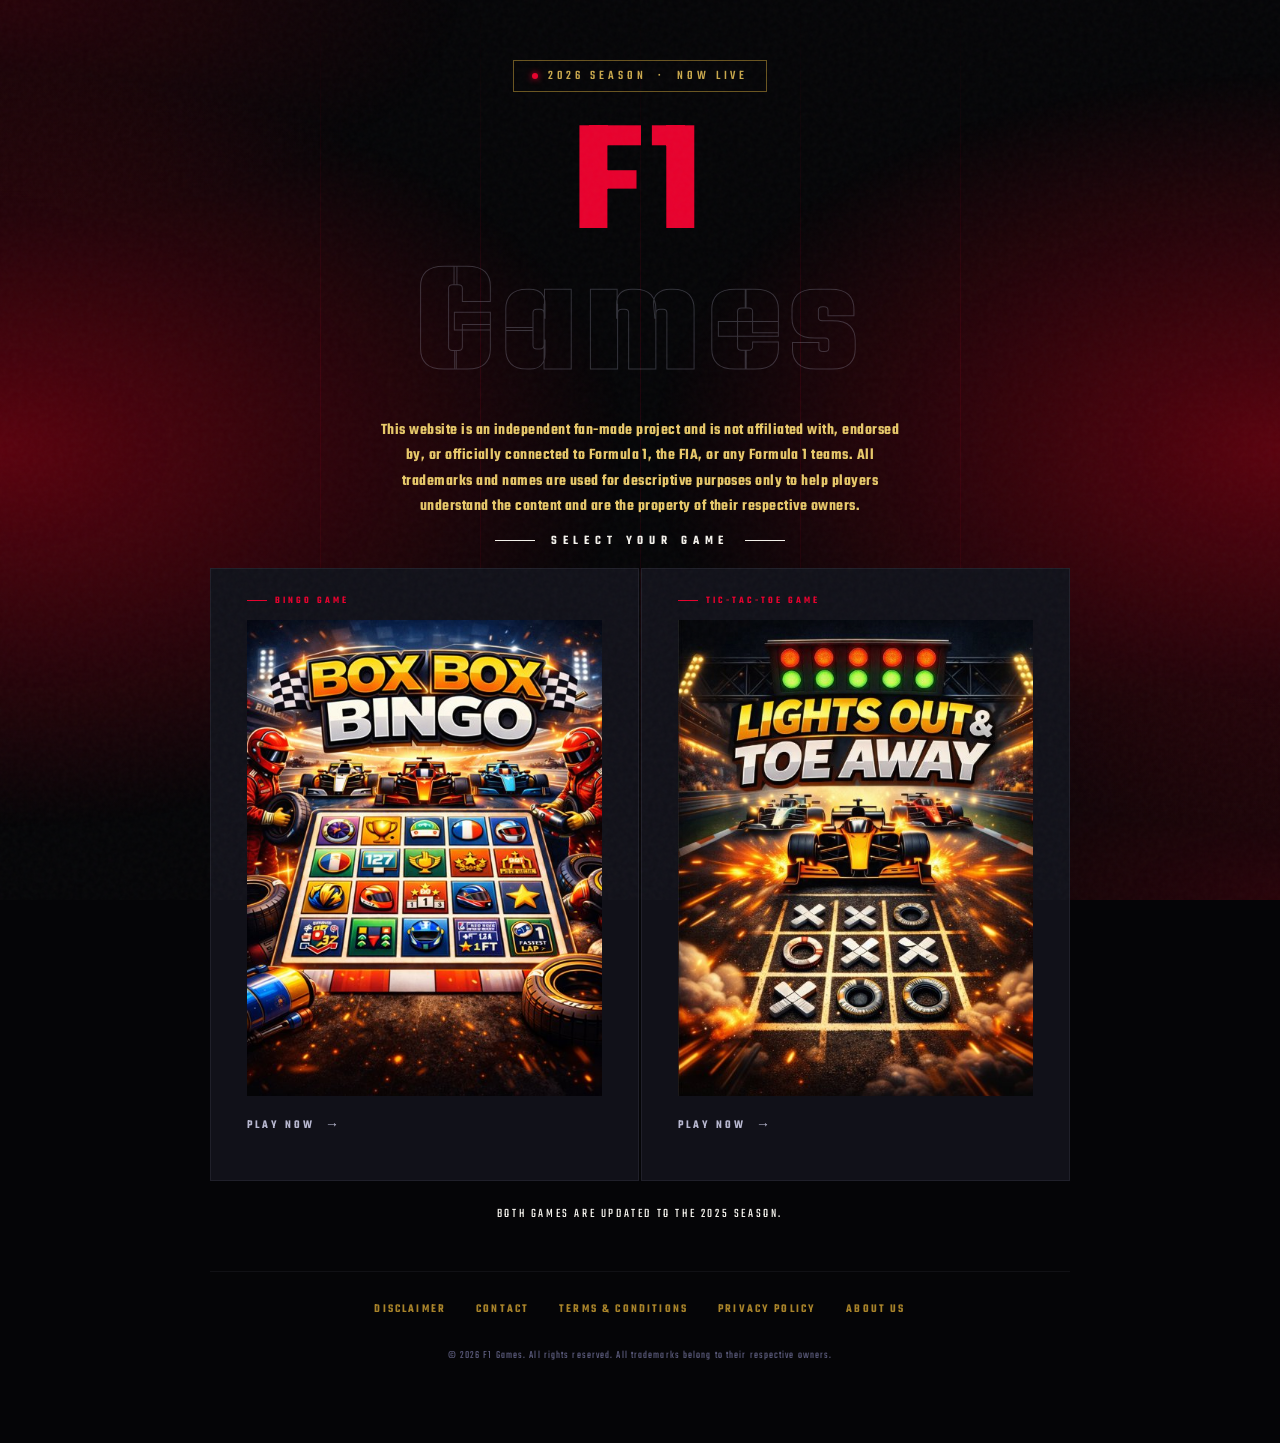
==== index.html @ b406a0f5 "Update print statement from 'Hello' to 'Goodbye'" ====
<!DOCTYPE html>
<html lang="en">
<head>
  <meta charset="UTF-8" />
  <meta name="viewport" content="width=device-width, initial-scale=1.0" />
  <title>F1 Games</title>
  <link rel="preconnect" href="https://fonts.googleapis.com" />
  <link rel="preconnect" href="https://fonts.gstatic.com" crossorigin />
  <link href="https://fonts.googleapis.com/css2?family=Teko:wght@300;400;500;600;700&display=swap" rel="stylesheet" />
  <style>
    *,*::before,*::after{box-sizing:border-box;margin:0;padding:0}
    :root{
      --void:#050507;--abyss:#080810;--jet:#111119;--slate:#16161f;
      --gunmetal:#1c1c28;--iron:#232333;--steel:#2d2d42;--bolt:#3a3a52;
      --dim:#5a5a7a;--chrome:#8888a8;--silver:#b8b8d0;--ivory:#e8e6e0;
      --white:#f4f2ec;--goldDim:#6a5520;--gold:#a8832a;--goldMid:#c9a84c;
      --goldLight:#e8c96a;--goldSheen:#f5dfa0;--red:#e8002d;--redDeep:#9b001e;
      --redLo:#2a0008;--green:#00d68f;--amber:#f5a623;--blue:#2979ff;
    }
    html,body{min-height:100%;background:var(--void);color:var(--ivory);font-family:'Teko',sans-serif;overflow-x:hidden}

    /* red corner glow */
    body::after{content:'';position:fixed;inset:0;pointer-events:none;z-index:0;
      background:radial-gradient(ellipse 70% 60% at 0% 50%,rgba(160,0,20,.55) 0%,transparent 70%),
                 radial-gradient(ellipse 70% 60% at 100% 50%,rgba(160,0,20,.55) 0%,transparent 70%),
                 radial-gradient(ellipse 60% 40% at 0% 0%,rgba(120,0,15,.3) 0%,transparent 60%),
                 radial-gradient(ellipse 60% 40% at 100% 100%,rgba(120,0,15,.3) 0%,transparent 60%);}

    /* noise */
    body::before{content:'';position:fixed;inset:0;z-index:1000;pointer-events:none;opacity:.035;
      background-image:url("data:image/svg+xml,%3Csvg viewBox='0 0 200 200' xmlns='http://www.w3.org/2000/svg'%3E%3Cfilter id='n'%3E%3CfeTurbulence type='fractalNoise' baseFrequency='0.9' numOctaves='4' stitchTiles='stitch'/%3E%3C/filter%3E%3Crect width='100%25' height='100%25' filter='url(%23n)' opacity='1'/%3E%3C/svg%3E");}

    /* track lines */
    .track-lines{position:fixed;inset:0;overflow:hidden;pointer-events:none;z-index:0}
    .track-lines span{position:absolute;left:50%;top:0;width:1px;height:100%;background:linear-gradient(to bottom,transparent,rgba(232,0,45,.12) 40%,transparent);transform-origin:top center}
    .track-lines span:nth-child(1){transform:translateX(-320px)}
    .track-lines span:nth-child(2){transform:translateX(-160px)}
    .track-lines span:nth-child(3){transform:translateX(0)}
    .track-lines span:nth-child(4){transform:translateX(160px)}
    .track-lines span:nth-child(5){transform:translateX(320px)}



    /* PAGES */
    .page{display:none;position:relative;z-index:1}
    .page.active{display:flex}

    /* HOME PAGE */
    #home{min-height:100vh;flex-direction:column;align-items:center;justify-content:center;padding:60px 24px 80px}

    .season-badge{display:inline-flex;align-items:center;gap:10px;border:1px solid var(--goldDim);
      padding:6px 18px;margin-bottom:28px;font-size:13px;font-weight:500;letter-spacing:.3em;
      text-transform:uppercase;color:var(--goldMid);opacity:0;animation:fadeUp .6s 0s ease forwards}
    .season-badge .dot{width:6px;height:6px;border-radius:50%;background:var(--red);flex-shrink:0;box-shadow:0 0 6px var(--red)}

    .hero-title{font-size:clamp(72px,14vw,160px);line-height:.88;text-align:center;letter-spacing:.04em;
      color:var(--ivory);opacity:0;animation:fadeUp .7s .2s ease forwards;position:relative}
    .hero-title .f1{color:var(--red);display:block}
    .hero-title .games-word{display:block;-webkit-text-stroke:1px rgba(184,184,208,.25);color:transparent}

    .disclaimer{font-size:16px;font-weight:600;letter-spacing:.03em;text-align:center;color:var(--goldLight);
      max-width:520px;line-height:1.6;margin-top:16px;margin-bottom:12px;
      opacity:0;animation:fadeUp .7s .45s ease forwards}

    .eyebrow{font-weight:600;font-size:13px;letter-spacing:.45em;text-transform:uppercase;
      color:var(--white);margin-bottom:18px;display:flex;align-items:center;gap:16px;
      opacity:0;animation:fadeUp .6s .4s ease forwards}
    .eyebrow::before,.eyebrow::after{content:'';display:block;width:40px;height:1px;background:var(--white)}

    .cards{display:grid;grid-template-columns:repeat(auto-fit,minmax(300px,1fr));gap:2px;
      width:100%;max-width:860px;opacity:0;animation:fadeUp .8s .5s ease forwards}

    .card{background:var(--jet);border:1px solid rgba(184,184,208,.09);padding:24px 36px 44px;
      text-decoration:none;color:inherit;position:relative;overflow:hidden;cursor:pointer;
      transition:border-color .3s,transform .3s;display:block}
    .card::before{content:'';position:absolute;inset:0;background:linear-gradient(135deg,rgba(232,0,45,.06) 0%,transparent 60%);opacity:0;transition:opacity .3s}
    .card:hover{border-color:rgba(232,0,45,.4);transform:translateY(-3px)}
    .card:hover::before{opacity:1}
    .card::after{content:'';position:absolute;left:0;top:0;bottom:0;width:3px;background:var(--red);transform:scaleY(0);transform-origin:bottom;transition:transform .35s}
    .card:hover::after{transform:scaleY(1)}

    .card-tag{font-size:10px;font-weight:600;letter-spacing:.3em;text-transform:uppercase;
      color:var(--red);margin-bottom:12px;display:flex;align-items:center;gap:8px}
    .card-tag::before{content:'';display:block;width:20px;height:1px;background:var(--red)}

    .card-image{width:100%;height:auto;display:block;transition:transform .4s}
    .card:hover .card-image{transform:scale(1.02)}

    .card-cta{font-weight:600;font-size:12px;letter-spacing:.25em;text-transform:uppercase;
      color:var(--silver);display:inline-flex;align-items:center;gap:10px;
      margin-top:20px;transition:gap .2s,color .2s}
    .card:hover .card-cta{gap:16px;color:var(--red)}
    .card-cta::after{content:'→';font-size:14px}

    .site-footer{width:100%;max-width:860px;margin-top:48px;padding-top:24px;
      border-top:1px solid rgba(184,184,208,.07);display:flex;flex-direction:column;
      align-items:center;gap:16px;opacity:0;animation:fadeUp .6s .9s ease forwards}
    .footer-links{display:flex;flex-wrap:wrap;justify-content:center;gap:4px}
    .footer-link{font-size:12px;font-weight:400;letter-spacing:.18em;text-transform:uppercase;
      color:var(--gold);font-weight:600;text-decoration:none;padding:4px 12px;border:1px solid transparent;
      transition:color .2s,border-color .2s;cursor:pointer}
    .footer-link:hover{color:var(--goldLight);border-color:var(--goldDim)}
    .footer-season{font-size:12px;letter-spacing:.2em;text-transform:uppercase;color:var(--white)}
    .footer-copy{font-size:11px;letter-spacing:.1em;color:var(--dim);margin-top:8px;text-align:center;}

    /* SUBPAGES */
    .subpage{min-height:100vh;flex-direction:column;z-index:1;max-width:720px;margin:0 auto;padding:60px 24px 80px}
    .page-tag{font-size:11px;letter-spacing:.35em;text-transform:uppercase;color:var(--goldMid);
      display:flex;align-items:center;gap:12px;margin-bottom:16px}
    .page-tag::before{content:'';display:block;width:30px;height:1px;background:var(--goldMid)}
    .subpage h1{font-size:52px;line-height:1;letter-spacing:.04em;color:var(--white);margin-bottom:32px}
    .subpage h2{font-size:24px;letter-spacing:.06em;color:var(--goldLight);margin:32px 0 10px}
    .subpage p,.subpage li{font-size:17px;line-height:1.7;color:var(--chrome);margin-bottom:12px}
    .subpage ul{padding-left:20px}
    .subpage a.inline{color:var(--goldMid);text-decoration:none}
    .subpage a.inline:hover{color:var(--goldLight)}
    .divider{width:100%;height:1px;background:rgba(184,184,208,.08);margin:20px 0}
    .back-btn{display:inline-flex;align-items:center;gap:8px;font-size:13px;letter-spacing:.2em;
      text-transform:uppercase;color:var(--chrome);text-decoration:none;border:1px solid var(--steel);
      padding:6px 16px;margin-bottom:32px;transition:color .2s,border-color .2s;cursor:pointer;
      background:none;font-family:'Teko',sans-serif}
    .back-btn:hover{color:var(--goldLight);border-color:var(--goldDim)}

    /* contact card */
    .contact-card{border:1px solid rgba(184,184,208,.09);background:var(--jet);padding:32px;margin-top:24px}
    .contact-card .label{font-size:11px;letter-spacing:.3em;text-transform:uppercase;color:var(--goldMid);margin-bottom:4px}
    .contact-card .value{font-size:20px;color:var(--white)}

    .season-note{font-size:13px;letter-spacing:.2em;text-transform:uppercase;
      color:var(--white);margin-top:24px;margin-bottom:0;opacity:0;
      animation:fadeUp .6s .7s ease forwards}

    @keyframes fadeUp{from{opacity:0;transform:translateY(20px)}to{opacity:1;transform:translateY(0)}}
    @media(max-width:600px){.cards{grid-template-columns:1fr}.card{padding:28px 24px 36px}}
  </style>
</head>
<body>



  <div class="track-lines" aria-hidden="true">
    <span></span><span></span><span></span><span></span><span></span>
  </div>

  <!-- ══ HOME ══ -->
  <main class="page active" id="home">
    <div class="season-badge"><span class="dot"></span>2026 Season &nbsp;·&nbsp; Now Live</div>
    <h1 class="hero-title"><span class="f1">F1</span><span class="games-word">Games</span></h1>
    <p class="disclaimer">This website is an independent fan-made project and is not affiliated with, endorsed by, or officially connected to Formula 1, the FIA, or any Formula 1 teams. All trademarks and names are used for descriptive purposes only to help players understand the content and are the property of their respective owners.</p>
    <p class="eyebrow">Select Your Game</p>
    <div class="cards">
      <a href="/box-box-bingo/" class="card">
        <p class="card-tag">Bingo Game</p>
        <img class="card-image" src="[data-uri]" alt="Box Box Bingo" />
        <span class="card-cta">Play Now</span>
      </a>
      <a href="/lights-out-and-toe-away/" class="card">
        <p class="card-tag">Tic-Tac-Toe Game</p>
        <img class="card-image" src="[data-uri]" alt="Lights Out & Toe Away" />
        <span class="card-cta">Play Now</span>
      </a>
    </div>
    <p class="season-note">Both games are updated to the 2025 season.</p>

    <footer class="site-footer">
      <div class="footer-links">
        <span class="footer-link" data-page="disclaimer">Disclaimer</span>
        <span class="footer-link" data-page="contact">Contact</span>
        <span class="footer-link" data-page="terms">Terms &amp; Conditions</span>
        <span class="footer-link" data-page="privacy">Privacy Policy</span>
        <span class="footer-link" data-page="about">About Us</span>
      </div>
      <p class="footer-copy">© 2026 F1 Games. All rights reserved. All trademarks belong to their respective owners.</p>
    </footer>
  </main>

  <!-- ══ DISCLAIMER ══ -->
  <section class="page subpage" id="disclaimer">
    <button class="back-btn" data-page="home">← Back to Home</button>
    <p class="page-tag">Legal</p>
    <h1>Disclaimer</h1>
    <div class="divider"></div>
    <p>This website is an independent fan-made entertainment project operated from Romania. It is created solely for entertainment purposes and is not affiliated with, endorsed by, or officially connected to Formula 1, the FIA, Formula One Management (FOM), any Formula 1 teams, drivers, or related entities.</p>

    <h2>Trademarks and Intellectual Property</h2>
    <p>All Formula 1-related names, team names, driver names, logos, and other intellectual property mentioned on this Website are trademarks or registered trademarks of their respective owners. They are used strictly for descriptive, informational, and fan-related purposes only. No ownership, sponsorship, or endorsement is claimed or implied by this Website.</p>

    <h2>Advertising &amp; Monetisation</h2>
    <p>This Website may display third-party advertisements (such as Google Ads) for general monetisation purposes. These advertisements are not related to, approved by, or endorsed by Formula 1, the FIA, or any official Formula 1 entity. The Website does not directly monetise or commercialise any official Formula 1 intellectual property.</p>

    <h2>Accuracy of Information</h2>
    <p>We strive to keep all content, statistics, and game data as accurate and up-to-date as possible. However, we do not guarantee the completeness, accuracy, or timeliness of any information. All content is provided for general entertainment and informational purposes only. Use of any data or information is at your own risk.</p>

    <h2>External Links</h2>
    <p>This Website may contain links to third-party websites for convenience or reference. We are not responsible for the content, privacy practices, availability, or policies of any external sites.</p>

    <div class="divider"></div>
    <p>For full details regarding your rights, our limitations of liability, and how the Website operates, please read our:</p>
    <ul>
      <li><span class="inline" style="color:var(--goldMid);cursor:pointer;" data-page="terms">Terms and Conditions of Use</span></li>
      <li><span class="inline" style="color:var(--goldMid);cursor:pointer;" data-page="privacy">Privacy Policy</span></li>
    </ul>
    <div class="divider"></div>
    <p>Last updated: March 2026</p>
  </section>

  <!-- ══ CONTACT ══ -->
  <section class="page subpage" id="contact">
    <button class="back-btn" data-page="home">← Back to Home</button>
    <p class="page-tag">Get in Touch</p>
    <h1>Contact Us</h1>
    <div class="divider"></div>
    <p>This website is an independent fan-made entertainment project operated from Romania and is not affiliated with Formula 1, the FIA, or any official entities.</p>
    <p>If you have any questions, feedback, or concerns regarding the Website, its games, or content, feel free to contact us using the details below.</p>
    <div class="contact-card">
      <p class="label">📧 Email</p>
      <p class="value"><a class="inline" href="mailto:contact@f1games.app">contact@f1games.app</a></p>
    </div>
    <p style="margin-top:16px;">We aim to respond to all inquiries within 48–72 hours (working days).</p>

    <h2>General Inquiries</h2>
    <p>For general questions, feedback, or suggestions about the Website or games, please email us directly.</p>

    <h2>Bug Reports</h2>
    <p>If you encounter a bug or technical issue, please include as much detail as possible, such as:</p>
    <ul>
      <li>the game you were playing</li>
      <li>what exactly happened</li>
      <li>your device and browser (including version)</li>
      <li>steps to reproduce the issue</li>
    </ul>
    <p>This information helps us investigate and fix problems quickly.</p>

    <h2>Intellectual Property (IP) / DMCA Requests</h2>
    <p>If you believe that any content on the Website infringes your intellectual property rights, please contact us with:</p>
    <ul>
      <li>a clear description of the content in question</li>
      <li>the exact URL where it appears</li>
      <li>proof of ownership or authorization</li>
      <li>your contact details</li>
    </ul>
    <p>We will review and respond to all valid requests as soon as possible.</p>

    <h2>Legal &amp; Privacy Requests</h2>
    <p>For requests related to:</p>
    <ul>
      <li>personal data (GDPR / data subject rights)</li>
      <li>privacy concerns</li>
      <li>legal matters</li>
    </ul>
    <p>please use the same email address above. These requests will be handled in accordance with our <span class="inline" style="color:var(--goldMid);cursor:pointer;" data-page="privacy">Privacy Policy</span>.</p>
    <p>For full details on how we operate, please also see our <span class="inline" style="color:var(--goldMid);cursor:pointer;" data-page="terms">Terms and Conditions of Use</span>.</p>

    <div class="divider"></div>
    <p>Last updated: March 2026</p>
  </section>

  <!-- ══ TERMS ══ -->
  <section class="page subpage" id="terms">
    <button class="back-btn" data-page="home">← Back to Home</button>
    <p class="page-tag">Legal</p>
    <h1>Terms &amp; Conditions of Use</h1>
    <div class="divider"></div>
    <p>These Terms and Conditions ("Terms") govern your use of this website ("the Website") and any content, games, features, or services made available through it.</p>
    <p>By accessing or using the Website, you confirm that you have read, understood, and agree to be bound by these Terms. If you do not agree to these Terms, you must not use the Website.</p>

    <h2>1. About the Website</h2>
    <p>This Website is an independent fan-made entertainment project operated from Romania. It provides free browser-based games, informational content, and related features for entertainment purposes only.</p>
    <p>This Website is not affiliated with, endorsed by, or officially connected to Formula 1, the FIA, Formula One Management, or any Formula 1 teams or drivers.</p>

    <h2>2. Eligibility to Use the Website</h2>
    <p>You may use the Website only if you are at least 13 years old (or the minimum age required by the laws of your country). If you are under 18 or under the age of consent in your jurisdiction, you must use the Website only with the consent and involvement of a parent or legal guardian.</p>
    <p>You may use the Website only in compliance with applicable laws.</p>

    <h2>3. Use of the Website</h2>
    <p>You agree to use the Website only for lawful, personal, and non-commercial purposes. You must not:</p>
    <ul>
      <li>use the Website in any way that violates applicable law or regulation;</li>
      <li>interfere with the operation, security, or performance of the Website;</li>
      <li>attempt to gain unauthorized access to any part of the Website, server, or related systems;</li>
      <li>use bots, scripts, scraping tools, or automated systems to extract or copy content without permission;</li>
      <li>upload, transmit, or distribute malicious code, viruses, or harmful material;</li>
      <li>use the Website in a way that could damage, disable, overburden, or impair it.</li>
    </ul>
    <p>We reserve the right to restrict or block access to users who misuse the Website.</p>

    <h2>4. Intellectual Property</h2>
    <p>Unless otherwise stated, all original content on this Website — including text, design, layout, graphics, branding, game concepts, source code, and visual elements — is owned by or licensed to the Website operator and is protected by applicable intellectual property laws.</p>
    <p>You may not copy, reproduce, republish, modify, distribute, sell, or exploit any part of the Website for commercial purposes without prior written permission.</p>
    <p>You may access and use the Website for personal, non-commercial entertainment use. You may also share screenshots or short gameplay clips on social media for non-commercial purposes, provided you clearly credit the Website.</p>

    <h2>5. Third-Party Intellectual Property</h2>
    <p>Certain names, references, team names, driver names, trademarks, and other materials referenced on the Website may belong to third parties. All such names, trademarks, and rights remain the property of their respective owners and are used for descriptive, informational, and fan-related purposes only.</p>
    <p>Nothing on this Website should be interpreted as granting any license or right to use any third-party intellectual property beyond lawful descriptive use.</p>

    <h2>6. Fan Project Notice</h2>
    <p>This Website is an independent fan-made project created for entertainment purposes only. It is not an official Formula 1 product or service and does not claim any sponsorship, endorsement, or official association with Formula 1, the FIA, Formula One Management, or any teams, drivers, or related entities.</p>

    <h2>7. Website Content and Accuracy</h2>
    <p>We aim to keep the Website content accurate and up to date. However, we do not guarantee that all content, statistics, game data, names, rankings, or other information will always be complete, accurate, or current. The content is provided for general entertainment and informational purposes only. Use of any information on the Website is at your own risk.</p>

    <h2>8. Games and Entertainment Use</h2>
    <p>The games and features on the Website are provided for entertainment purposes only. We do not guarantee that:</p>
    <ul>
      <li>any game will always be available;</li>
      <li>any score, result, ranking, or outcome will be error-free;</li>
      <li>gameplay will be uninterrupted;</li>
      <li>saved local preferences or progress will always remain available.</li>
    </ul>
    <p>Game performance may depend on your browser, device, internet connection, and technical limitations outside our control. All game progress and preferences are saved locally in your browser (using localStorage or similar technologies). We do not store any game data on our servers. Clearing your browser data will result in the loss of your progress.</p>

    <h2>9. Advertising</h2>
    <p>The Website may display third-party advertising, including general advertising provided by networks such as Google Ads. We do not control and are not responsible for:</p>
    <ul>
      <li>the content of third-party advertisements;</li>
      <li>the availability of advertised products or services;</li>
      <li>claims made by advertisers;</li>
      <li>pricing, quality, legality, or accuracy of third-party offers.</li>
    </ul>
    <p>We do not display targeted advertising to children and comply with applicable advertising standards, including Google AdSense policies. Any interaction or transaction you enter into with an advertiser is solely between you and that third party. The presence of advertisements does not imply endorsement by the Website.</p>

    <h2>10. External Links</h2>
    <p>The Website may contain links to third-party websites for convenience or reference. We do not control and are not responsible for the content, availability, privacy practices, or terms of third-party websites. If you access third-party websites through links on this Website, you do so at your own risk.</p>

    <h2>11. Privacy and Cookies</h2>
    <p>Your use of the Website is also subject to our Privacy Policy (available in the footer of the Website). We use cookies and similar technologies only for essential functionality, analytics, and to serve Google Ads. Please review our Privacy Policy to understand how data may be processed.</p>

    <h2>12. Availability of the Website</h2>
    <p>We do not guarantee that the Website will always be available, uninterrupted, secure, or error-free. We may suspend, withdraw, update, remove, or change all or any part of the Website at any time without notice. We are not liable if the Website is unavailable for any reason at any time.</p>

    <h2>13. Disclaimer of Warranties</h2>
    <p>To the fullest extent permitted by applicable law, the Website and all content, games, and services are provided on an "as is" and "as available" basis. We make no warranties regarding the availability, accuracy, fitness for a particular purpose, compatibility, or absence of bugs or errors.</p>
    <p>Nothing in these Terms affects your statutory rights as a consumer under Romanian or European Union law.</p>

    <h2>14. Limitation of Liability</h2>
    <p>To the fullest extent permitted by applicable law, we shall not be liable for any indirect, incidental, special, consequential, or economic loss arising out of or in connection with your use of the Website. This includes loss of data, loss of profit, business interruption, or device issues.</p>
    <p>Nothing in these Terms excludes or limits liability where such exclusion is not permitted by law, including liability for fraud or personal injury caused by negligence. Nothing in these Terms affects your statutory rights as a consumer under Romanian or European Union law.</p>

    <h2>15. User Conduct</h2>
    <p>You agree not to use the Website to engage in unlawful, abusive, or fraudulent conduct; infringe the rights of others; upload harmful or offensive material; or attempt to reverse engineer, disrupt, or exploit the Website or its systems.</p>
    <p>We reserve the right to take appropriate technical or legal action in response to misuse.</p>

    <h2>16. No Registered User Accounts or Paid Features</h2>
    <p>Unless expressly stated otherwise, the Website does not currently offer registered user accounts, paid memberships, or paid digital services. If such features are added in the future, additional terms will apply and you will be notified.</p>

    <h2>17. Changes to the Website or Terms</h2>
    <p>We may update or modify these Terms from time to time. Any updated version will be published on this page with the updated effective date. By continuing to use the Website after updated Terms are published, you agree to the revised Terms.</p>

    <h2>18. Governing Law</h2>
    <p>These Terms shall be governed by and interpreted in accordance with the laws of Romania. Where applicable, mandatory provisions of European Union law, including consumer protection and data protection regulations, shall also apply.</p>

    <h2>19. Jurisdiction</h2>
    <p>Any dispute arising out of or in connection with these Terms shall be subject to the jurisdiction of the competent courts of Romania. If you are a consumer residing in an EU Member State, you may also have the right to bring proceedings in the courts of your country of residence.</p>

    <h2>20. International Users</h2>
    <p>The Website may be accessed from countries outside Romania and the European Union. Users who access the Website from outside Romania do so on their own initiative and are responsible for compliance with any applicable local laws.</p>

    <h2>21. Contact</h2>
    <p>If you have any questions regarding these Terms, you may contact us at: <a class="inline" href="mailto:contact@f1games.app">contact@f1games.app</a></p>

    <div class="divider"></div>
    <p>Last updated: March 2026</p>
  </section>

  <!-- ══ PRIVACY ══ -->
  <section class="page subpage" id="privacy">
    <button class="back-btn" data-page="home">← Back to Home</button>
    <p class="page-tag">Legal</p>
    <h1>Privacy Policy</h1>
    <div class="divider"></div>
    <p>Your privacy is important to us. This Privacy Policy explains how this website ("the Website") collects, uses, and protects your data in accordance with the General Data Protection Regulation (EU) 2016/679 ("GDPR") and applicable Romanian law, including the new online age of majority rules.</p>
    <p>By using the Website you agree to the practices described in this Policy. This Policy should be read together with our Terms and Conditions of Use.</p>

    <h2>1. Data We Collect</h2>
    <p>We do not actively collect personal data such as your name, email address, or contact details unless you voluntarily provide it (for example, when you send us an email).</p>
    <p>Certain technical data is collected automatically when you visit the Website, including:</p>
    <ul>
      <li>IP address</li>
      <li>Browser type and version</li>
      <li>Device information</li>
      <li>Pages visited and interactions</li>
    </ul>
    <p>This data is processed temporarily for functionality, security, and analytics purposes and is not stored on our servers beyond what is strictly necessary.</p>

    <h2>2. Legal Basis for Processing</h2>
    <p>We process the limited technical data above on the basis of:</p>
    <ul>
      <li>Legitimate interest (to ensure the Website works properly, for security, and to improve user experience);</li>
      <li>Your consent (for non-essential cookies and advertising).</li>
    </ul>

    <h2>3. Cookies and Local Storage</h2>
    <p>The Website uses cookies and similar technologies (including localStorage in your browser) to:</p>
    <ul>
      <li>ensure proper website functionality</li>
      <li>remember your game preferences and progress</li>
      <li>improve user experience</li>
    </ul>
    <p>Essential cookies and localStorage for games do not require consent. Non-essential cookies (analytics and advertising) are placed only after you give explicit consent through our cookie banner.</p>
    <p>Our cookie banner offers an equally visible and easy "Accept" and "Reject" button, in line with 2026 GDPR standards. You can change or withdraw your consent at any time via the cookie settings link in the footer.</p>

    <h2>4. Third-Party Services</h2>
    <p>We use the following third-party services that may process technical data on our behalf:</p>
    <ul>
      <li>Vercel – hosting and performance</li>
      <li>Google Fonts – web fonts</li>
      <li>Google Ads (if enabled) – advertising</li>
    </ul>
    <p>These providers may collect data such as IP address in accordance with their own privacy policies. We implement Google Consent Mode v2 to ensure your cookie choices are respected by Google Ads.</p>

    <h2>5. Advertising</h2>
    <p>The Website may display advertisements from networks such as Google Ads. These services may use cookies to show relevant ads and measure performance.</p>
    <p>We do not control the data collected by these providers. We do not display targeted advertising to children.</p>

    <h2>6. Analytics</h2>
    <p>We may use privacy-friendly analytics tools (such as those offered by Vercel) that are fully anonymised and aggregated. No personal identifiers are used, and no data is shared with third parties for tracking purposes.</p>

    <h2>7. Data Retention</h2>
    <p>We do not store any personal data on our servers. Game progress and preferences are saved only locally in your browser. You can delete them anytime through your browser settings.</p>

    <h2>8. Your Rights (GDPR)</h2>
    <p>Under GDPR you have the following rights regarding your data:</p>
    <ul>
      <li>access, correction or deletion</li>
      <li>restriction or objection to processing</li>
      <li>data portability</li>
      <li>withdrawal of consent at any time</li>
    </ul>
    <p>To exercise any of these rights, contact us at: <a class="inline" href="mailto:contact@f1games.app">contact@f1games.app</a></p>
    <p>You also have the right to lodge a complaint with the Romanian supervisory authority: National Supervisory Authority for Personal Data Processing (ANSPDCP) – <a class="inline" href="https://www.dataprotectie.ro" target="_blank" rel="noopener">www.dataprotectie.ro</a></p>

    <h2>9. Children's Privacy</h2>
    <p>This Website is not directed at children under the age of 13. In accordance with GDPR and Romanian law, we do not knowingly collect or process personal data from children under 16 without verifiable parental consent. If you are under 16, please use the Website only with the involvement of a parent or legal guardian.</p>
    <p>This website does not offer the creation of accounts or services that require registration. Games are saved locally in the user's browser and do not involve the processing of personal data.</p>

    <h2>10. External Links</h2>
    <p>The Website may contain links to third-party websites. We are not responsible for their privacy practices.</p>

    <h2>11. Changes to This Policy</h2>
    <p>We may update this Privacy Policy from time to time. The latest version will always be available on this page with the effective date. Continued use of the Website after changes means you accept the updated Policy.</p>

    <h2>12. Contact</h2>
    <p>If you have any questions about this Privacy Policy or your data, you can contact us at: <a class="inline" href="mailto:contact@f1games.app">contact@f1games.app</a></p>

    <div class="divider"></div>
    <p>Last updated: March 2026</p>
  </section>

  <!-- ══ ABOUT ══ -->
  <section class="page subpage" id="about">
    <button class="back-btn" data-page="home">← Back to Home</button>
    <p class="page-tag">The Project</p>
    <h1>About Us</h1>
    <div class="divider"></div>
    <p>This website is an independent fan-made project built for people who love the world of racing and competitive games.</p>
    <p>Our goal is simple: to create fun, fast, and engaging browser-based games inspired by the excitement, strategy, and unpredictability of Formula One.</p>

    <h2>🏁 What This Website Is</h2>
    <p>This is a collection of interactive games designed to:</p>
    <ul>
      <li>challenge your knowledge</li>
      <li>test your reactions and decision-making</li>
      <li>bring a fresh perspective to racing-inspired gameplay</li>
    </ul>
    <p>Everything is built to be quick to load, easy to play, and enjoyable for everyone — no downloads, no accounts, just instant fun in your browser.</p>

    <h2>👥 Who It's For</h2>
    <p>This website is made for:</p>
    <ul>
      <li>racing fans</li>
      <li>casual players</li>
      <li>anyone looking for quick, fun challenges</li>
    </ul>
    <p>You don't need deep knowledge of Formula 1 — just curiosity and a competitive spirit.</p>

    <h2>⚠️ Important Notice</h2>
    <p>This website is an independent fan-made entertainment project operated from Romania. It is not affiliated with, endorsed by, or officially connected to Formula 1, the FIA, Formula One Management (FOM), any Formula 1 teams, drivers, or related entities.</p>
    <p>All references are used strictly for descriptive and entertainment purposes only.</p>
    <p>For full legal details, please read our:</p>
    <ul>
      <li><span class="inline" style="color:var(--goldMid);cursor:pointer;" data-page="terms">Terms and Conditions of Use</span></li>
      <li><span class="inline" style="color:var(--goldMid);cursor:pointer;" data-page="privacy">Privacy Policy</span></li>
      <li><span class="inline" style="color:var(--goldMid);cursor:pointer;" data-page="disclaimer">Disclaimer</span></li>
    </ul>

    <h2>🎯 Our Mission</h2>
    <p>To turn the thrill of racing into simple, accessible, and memorable games that anyone can enjoy — anytime, anywhere.</p>

    <h2>💬 Get in Touch</h2>
    <p>Have feedback, ideas, or found a bug? Feel free to reach out via our <span class="inline" style="color:var(--goldMid);cursor:pointer;" data-page="contact">Contact page</span> — we're always looking to improve.</p>

    <div class="divider"></div>
    <p>Last updated: March 2026</p>
  </section>

  

  <script src="nav.js"></script>

</body>
</html>
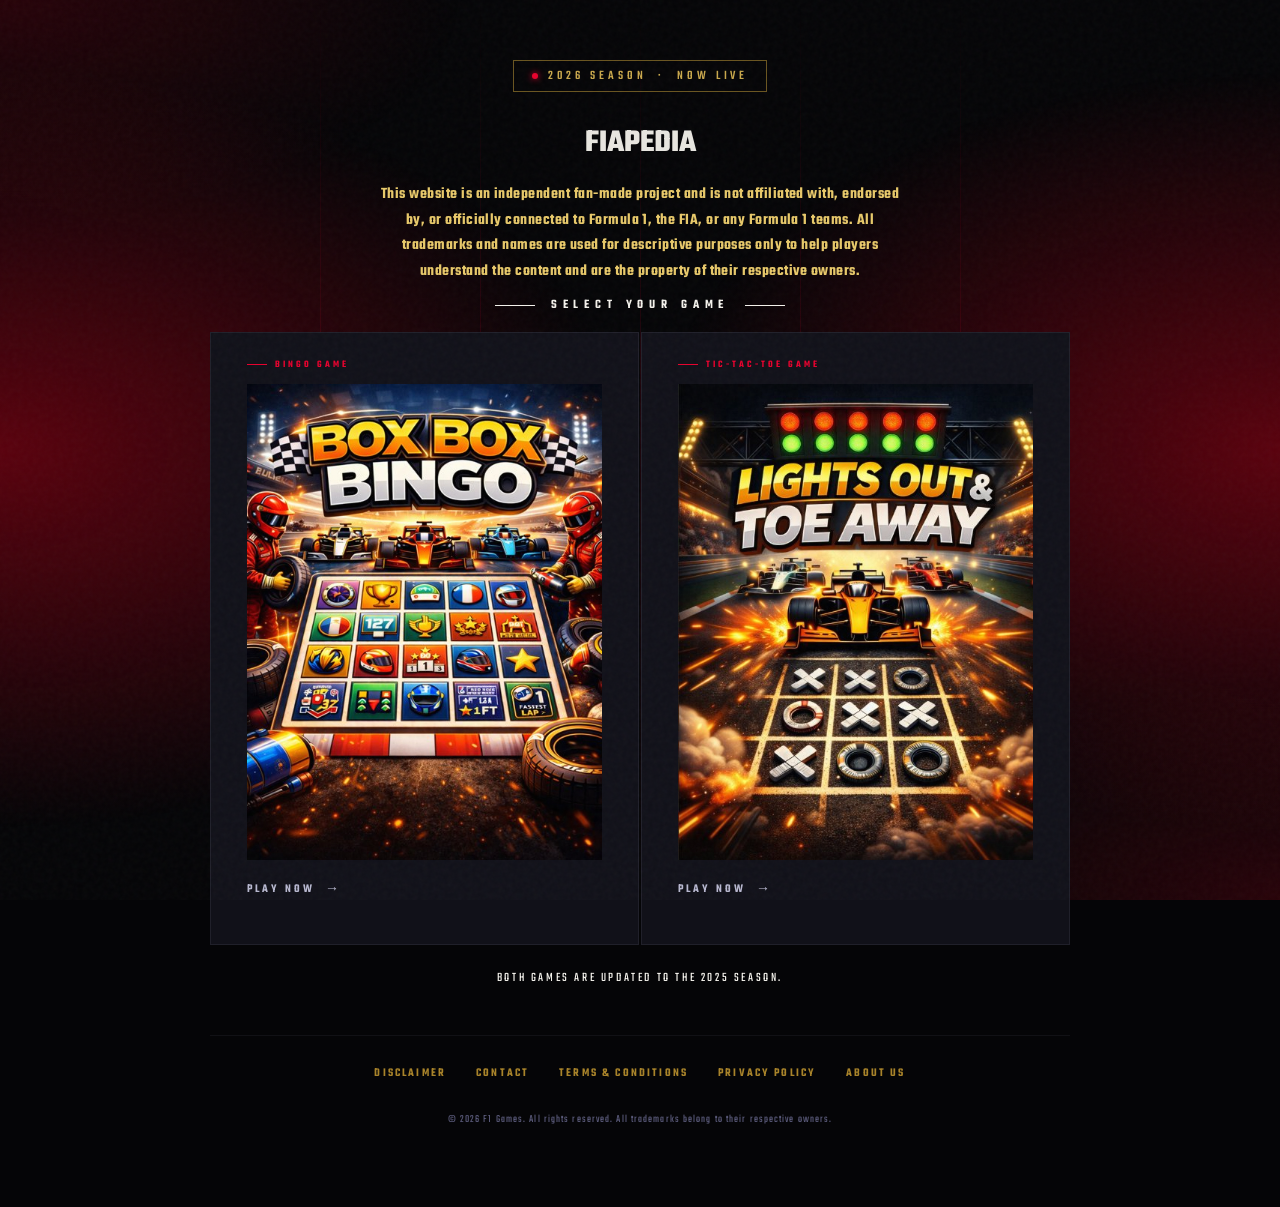
==== commit 132a6ed1: "Update hero title to 'FIAPEDIA'" ====
--- a/index.html
+++ b/index.html
@@ -3,7 +3,7 @@
 <head>
   <meta charset="UTF-8" />
   <meta name="viewport" content="width=device-width, initial-scale=1.0" />
-  <title>F1 Games</title>
+  <title>FIAPEDIA</title>
   <link rel="preconnect" href="https://fonts.googleapis.com" />
   <link rel="preconnect" href="https://fonts.gstatic.com" crossorigin />
   <link href="https://fonts.googleapis.com/css2?family=Teko:wght@300;400;500;600;700&display=swap" rel="stylesheet" />
@@ -145,7 +145,7 @@
   <!-- ══ HOME ══ -->
   <main class="page active" id="home">
     <div class="season-badge"><span class="dot"></span>2026 Season &nbsp;·&nbsp; Now Live</div>
-    <h1 class="hero-title"><span class="f1">F1</span><span class="games-word">Games</span></h1>
+    <h1 class="games-word">FIAPEDIA</span></h1>
     <p class="disclaimer">This website is an independent fan-made project and is not affiliated with, endorsed by, or officially connected to Formula 1, the FIA, or any Formula 1 teams. All trademarks and names are used for descriptive purposes only to help players understand the content and are the property of their respective owners.</p>
     <p class="eyebrow">Select Your Game</p>
     <div class="cards">
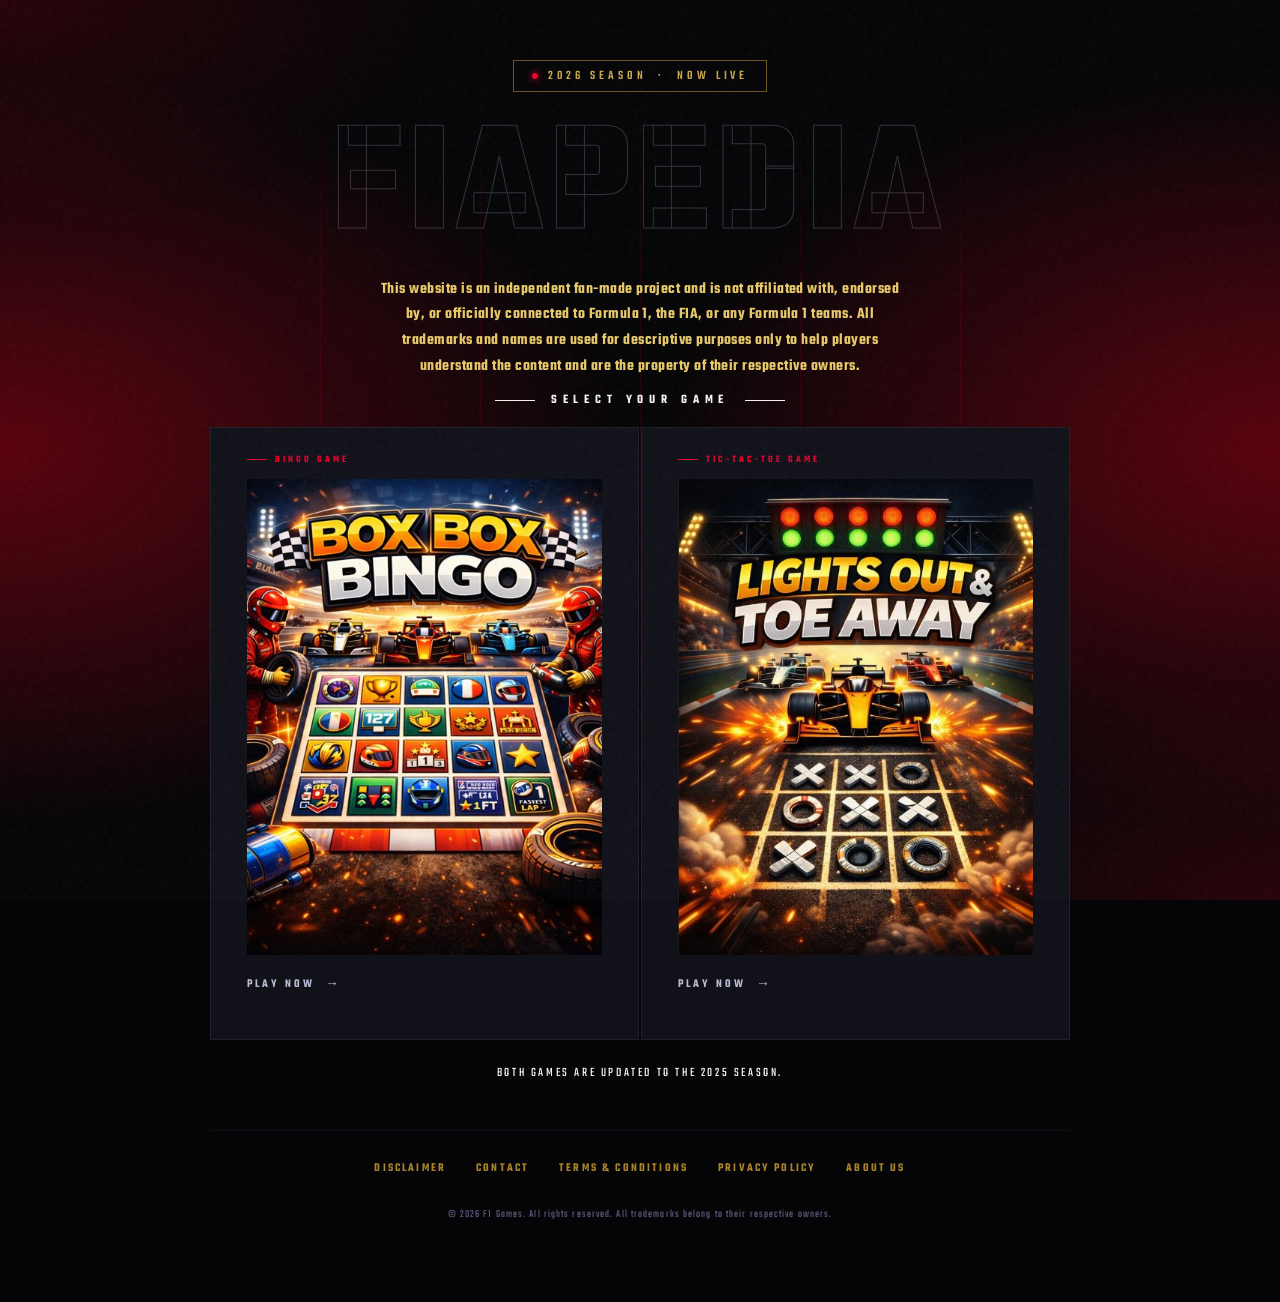
==== commit 4f4c1222: "Change title and update contact email format" ====
--- a/index.html
+++ b/index.html
@@ -3,7 +3,7 @@
 <head>
   <meta charset="UTF-8" />
   <meta name="viewport" content="width=device-width, initial-scale=1.0" />
-  <title>FIAPEDIA</title>
+  <title>F1 Games</title>
   <link rel="preconnect" href="https://fonts.googleapis.com" />
   <link rel="preconnect" href="https://fonts.gstatic.com" crossorigin />
   <link href="https://fonts.googleapis.com/css2?family=Teko:wght@300;400;500;600;700&display=swap" rel="stylesheet" />
@@ -145,7 +145,7 @@
   <!-- ══ HOME ══ -->
   <main class="page active" id="home">
     <div class="season-badge"><span class="dot"></span>2026 Season &nbsp;·&nbsp; Now Live</div>
-    <h1 class="games-word">FIAPEDIA</span></h1>
+    <h1 class="hero-title"><span class="games-word">FIAPEDIA</span></h1>
     <p class="disclaimer">This website is an independent fan-made project and is not affiliated with, endorsed by, or officially connected to Formula 1, the FIA, or any Formula 1 teams. All trademarks and names are used for descriptive purposes only to help players understand the content and are the property of their respective owners.</p>
     <p class="eyebrow">Select Your Game</p>
     <div class="cards">
@@ -214,7 +214,7 @@
     <p>If you have any questions, feedback, or concerns regarding the Website, its games, or content, feel free to contact us using the details below.</p>
     <div class="contact-card">
       <p class="label">📧 Email</p>
-      <p class="value"><a class="inline" href="mailto:contact@f1games.app">contact@f1games.app</a></p>
+      <p class="value"><a class="inline" href="/cdn-cgi/l/email-protection#b2d1dddcc6d3d1c6f2d483d5d3dfd7c19cd3c2c2"><span class="__cf_email__" data-cfemail="4e2d21203a2f2d3a0e287f292f232b3d602f3e3e">[email&#160;protected]</span></a></p>
     </div>
     <p style="margin-top:16px;">We aim to respond to all inquiries within 48–72 hours (working days).</p>
 
@@ -356,7 +356,7 @@
     <p>The Website may be accessed from countries outside Romania and the European Union. Users who access the Website from outside Romania do so on their own initiative and are responsible for compliance with any applicable local laws.</p>
 
     <h2>21. Contact</h2>
-    <p>If you have any questions regarding these Terms, you may contact us at: <a class="inline" href="mailto:contact@f1games.app">contact@f1games.app</a></p>
+    <p>If you have any questions regarding these Terms, you may contact us at: <a class="inline" href="/cdn-cgi/l/email-protection#f3909c9d87929087b395c294929e9680dd928383"><span class="__cf_email__" data-cfemail="6c0f0302180d0f182c0a5d0b0d01091f420d1c1c">[email&#160;protected]</span></a></p>
 
     <div class="divider"></div>
     <p>Last updated: March 2026</p>
@@ -426,7 +426,7 @@
       <li>data portability</li>
       <li>withdrawal of consent at any time</li>
     </ul>
-    <p>To exercise any of these rights, contact us at: <a class="inline" href="mailto:contact@f1games.app">contact@f1games.app</a></p>
+    <p>To exercise any of these rights, contact us at: <a class="inline" href="/cdn-cgi/l/email-protection#ed8e8283998c8e99ad8bdc8a8c80889ec38c9d9d"><span class="__cf_email__" data-cfemail="7c1f1312081d1f083c1a4d1b1d11190f521d0c0c">[email&#160;protected]</span></a></p>
     <p>You also have the right to lodge a complaint with the Romanian supervisory authority: National Supervisory Authority for Personal Data Processing (ANSPDCP) – <a class="inline" href="https://www.dataprotectie.ro" target="_blank" rel="noopener">www.dataprotectie.ro</a></p>
 
     <h2>9. Children's Privacy</h2>
@@ -440,7 +440,7 @@
     <p>We may update this Privacy Policy from time to time. The latest version will always be available on this page with the effective date. Continued use of the Website after changes means you accept the updated Policy.</p>
 
     <h2>12. Contact</h2>
-    <p>If you have any questions about this Privacy Policy or your data, you can contact us at: <a class="inline" href="mailto:contact@f1games.app">contact@f1games.app</a></p>
+    <p>If you have any questions about this Privacy Policy or your data, you can contact us at: <a class="inline" href="/cdn-cgi/l/email-protection#375458594356544377510650565a524419564747"><span class="__cf_email__" data-cfemail="73101c1d0712100733154214121e16005d120303">[email&#160;protected]</span></a></p>
 
     <div class="divider"></div>
     <p>Last updated: March 2026</p>
@@ -483,19 +483,4 @@
       <li><span class="inline" style="color:var(--goldMid);cursor:pointer;" data-page="disclaimer">Disclaimer</span></li>
     </ul>
 
-    <h2>🎯 Our Mission</h2>
-    <p>To turn the thrill of racing into simple, accessible, and memorable games that anyone can enjoy — anytime, anywhere.</p>
-
-    <h2>💬 Get in Touch</h2>
-    <p>Have feedback, ideas, or found a bug? Feel free to reach out via our <span class="inline" style="color:var(--goldMid);cursor:pointer;" data-page="contact">Contact page</span> — we're always looking to improve.</p>
-
-    <div class="divider"></div>
-    <p>Last updated: March 2026</p>
-  </section>
-
-  
-
-  <script src="nav.js"></script>
-
-</body>
-</html>
+    <h2>�
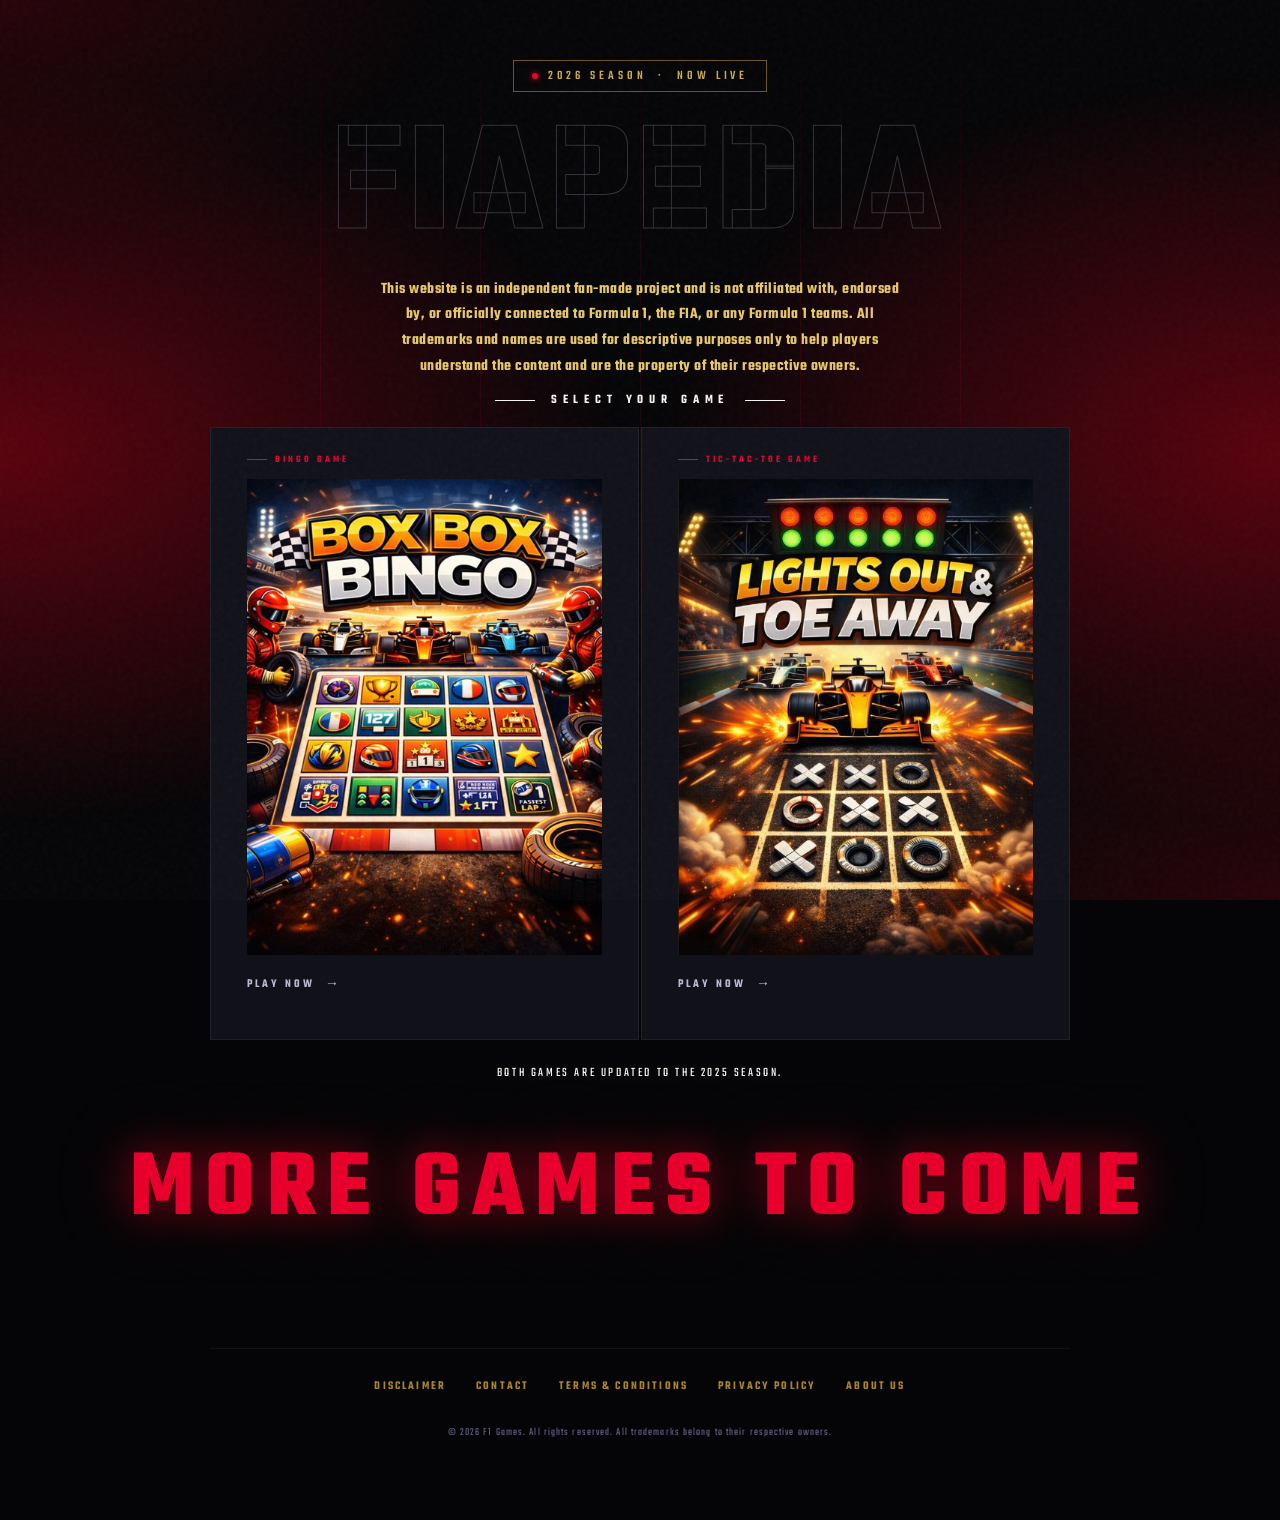
==== commit f1a81af4: "Change title and add 'More Games' section Updated the title and added a section for more games with " ====
--- a/index.html
+++ b/index.html
@@ -3,135 +3,644 @@
 <head>
   <meta charset="UTF-8" />
   <meta name="viewport" content="width=device-width, initial-scale=1.0" />
-  <title>F1 Games</title>
+  <title>Fiapedia - Racing Fans Knowledge Hub</title>
   <link rel="preconnect" href="https://fonts.googleapis.com" />
   <link rel="preconnect" href="https://fonts.gstatic.com" crossorigin />
   <link href="https://fonts.googleapis.com/css2?family=Teko:wght@300;400;500;600;700&display=swap" rel="stylesheet" />
   <style>
-    *,*::before,*::after{box-sizing:border-box;margin:0;padding:0}
-    :root{
-      --void:#050507;--abyss:#080810;--jet:#111119;--slate:#16161f;
-      --gunmetal:#1c1c28;--iron:#232333;--steel:#2d2d42;--bolt:#3a3a52;
-      --dim:#5a5a7a;--chrome:#8888a8;--silver:#b8b8d0;--ivory:#e8e6e0;
-      --white:#f4f2ec;--goldDim:#6a5520;--gold:#a8832a;--goldMid:#c9a84c;
-      --goldLight:#e8c96a;--goldSheen:#f5dfa0;--red:#e8002d;--redDeep:#9b001e;
-      --redLo:#2a0008;--green:#00d68f;--amber:#f5a623;--blue:#2979ff;
-    }
-    html,body{min-height:100%;background:var(--void);color:var(--ivory);font-family:'Teko',sans-serif;overflow-x:hidden}
-
-    /* red corner glow */
-    body::after{content:'';position:fixed;inset:0;pointer-events:none;z-index:0;
-      background:radial-gradient(ellipse 70% 60% at 0% 50%,rgba(160,0,20,.55) 0%,transparent 70%),
-                 radial-gradient(ellipse 70% 60% at 100% 50%,rgba(160,0,20,.55) 0%,transparent 70%),
-                 radial-gradient(ellipse 60% 40% at 0% 0%,rgba(120,0,15,.3) 0%,transparent 60%),
-                 radial-gradient(ellipse 60% 40% at 100% 100%,rgba(120,0,15,.3) 0%,transparent 60%);}
-
-    /* noise */
-    body::before{content:'';position:fixed;inset:0;z-index:1000;pointer-events:none;opacity:.035;
-      background-image:url("data:image/svg+xml,%3Csvg viewBox='0 0 200 200' xmlns='http://www.w3.org/2000/svg'%3E%3Cfilter id='n'%3E%3CfeTurbulence type='fractalNoise' baseFrequency='0.9' numOctaves='4' stitchTiles='stitch'/%3E%3C/filter%3E%3Crect width='100%25' height='100%25' filter='url(%23n)' opacity='1'/%3E%3C/svg%3E");}
-
-    /* track lines */
-    .track-lines{position:fixed;inset:0;overflow:hidden;pointer-events:none;z-index:0}
-    .track-lines span{position:absolute;left:50%;top:0;width:1px;height:100%;background:linear-gradient(to bottom,transparent,rgba(232,0,45,.12) 40%,transparent);transform-origin:top center}
-    .track-lines span:nth-child(1){transform:translateX(-320px)}
-    .track-lines span:nth-child(2){transform:translateX(-160px)}
-    .track-lines span:nth-child(3){transform:translateX(0)}
-    .track-lines span:nth-child(4){transform:translateX(160px)}
-    .track-lines span:nth-child(5){transform:translateX(320px)}
-
-
-
-    /* PAGES */
-    .page{display:none;position:relative;z-index:1}
-    .page.active{display:flex}
-
-    /* HOME PAGE */
-    #home{min-height:100vh;flex-direction:column;align-items:center;justify-content:center;padding:60px 24px 80px}
-
-    .season-badge{display:inline-flex;align-items:center;gap:10px;border:1px solid var(--goldDim);
-      padding:6px 18px;margin-bottom:28px;font-size:13px;font-weight:500;letter-spacing:.3em;
-      text-transform:uppercase;color:var(--goldMid);opacity:0;animation:fadeUp .6s 0s ease forwards}
-    .season-badge .dot{width:6px;height:6px;border-radius:50%;background:var(--red);flex-shrink:0;box-shadow:0 0 6px var(--red)}
-
-    .hero-title{font-size:clamp(72px,14vw,160px);line-height:.88;text-align:center;letter-spacing:.04em;
-      color:var(--ivory);opacity:0;animation:fadeUp .7s .2s ease forwards;position:relative}
-    .hero-title .f1{color:var(--red);display:block}
-    .hero-title .games-word{display:block;-webkit-text-stroke:1px rgba(184,184,208,.25);color:transparent}
-
-    .disclaimer{font-size:16px;font-weight:600;letter-spacing:.03em;text-align:center;color:var(--goldLight);
-      max-width:520px;line-height:1.6;margin-top:16px;margin-bottom:12px;
-      opacity:0;animation:fadeUp .7s .45s ease forwards}
-
-    .eyebrow{font-weight:600;font-size:13px;letter-spacing:.45em;text-transform:uppercase;
-      color:var(--white);margin-bottom:18px;display:flex;align-items:center;gap:16px;
-      opacity:0;animation:fadeUp .6s .4s ease forwards}
-    .eyebrow::before,.eyebrow::after{content:'';display:block;width:40px;height:1px;background:var(--white)}
-
-    .cards{display:grid;grid-template-columns:repeat(auto-fit,minmax(300px,1fr));gap:2px;
-      width:100%;max-width:860px;opacity:0;animation:fadeUp .8s .5s ease forwards}
-
-    .card{background:var(--jet);border:1px solid rgba(184,184,208,.09);padding:24px 36px 44px;
-      text-decoration:none;color:inherit;position:relative;overflow:hidden;cursor:pointer;
-      transition:border-color .3s,transform .3s;display:block}
-    .card::before{content:'';position:absolute;inset:0;background:linear-gradient(135deg,rgba(232,0,45,.06) 0%,transparent 60%);opacity:0;transition:opacity .3s}
-    .card:hover{border-color:rgba(232,0,45,.4);transform:translateY(-3px)}
-    .card:hover::before{opacity:1}
-    .card::after{content:'';position:absolute;left:0;top:0;bottom:0;width:3px;background:var(--red);transform:scaleY(0);transform-origin:bottom;transition:transform .35s}
-    .card:hover::after{transform:scaleY(1)}
-
-    .card-tag{font-size:10px;font-weight:600;letter-spacing:.3em;text-transform:uppercase;
-      color:var(--red);margin-bottom:12px;display:flex;align-items:center;gap:8px}
-    .card-tag::before{content:'';display:block;width:20px;height:1px;background:var(--red)}
-
-    .card-image{width:100%;height:auto;display:block;transition:transform .4s}
-    .card:hover .card-image{transform:scale(1.02)}
-
-    .card-cta{font-weight:600;font-size:12px;letter-spacing:.25em;text-transform:uppercase;
-      color:var(--silver);display:inline-flex;align-items:center;gap:10px;
-      margin-top:20px;transition:gap .2s,color .2s}
-    .card:hover .card-cta{gap:16px;color:var(--red)}
-    .card-cta::after{content:'→';font-size:14px}
-
-    .site-footer{width:100%;max-width:860px;margin-top:48px;padding-top:24px;
-      border-top:1px solid rgba(184,184,208,.07);display:flex;flex-direction:column;
-      align-items:center;gap:16px;opacity:0;animation:fadeUp .6s .9s ease forwards}
-    .footer-links{display:flex;flex-wrap:wrap;justify-content:center;gap:4px}
-    .footer-link{font-size:12px;font-weight:400;letter-spacing:.18em;text-transform:uppercase;
-      color:var(--gold);font-weight:600;text-decoration:none;padding:4px 12px;border:1px solid transparent;
-      transition:color .2s,border-color .2s;cursor:pointer}
-    .footer-link:hover{color:var(--goldLight);border-color:var(--goldDim)}
-    .footer-season{font-size:12px;letter-spacing:.2em;text-transform:uppercase;color:var(--white)}
-    .footer-copy{font-size:11px;letter-spacing:.1em;color:var(--dim);margin-top:8px;text-align:center;}
-
-    /* SUBPAGES */
-    .subpage{min-height:100vh;flex-direction:column;z-index:1;max-width:720px;margin:0 auto;padding:60px 24px 80px}
-    .page-tag{font-size:11px;letter-spacing:.35em;text-transform:uppercase;color:var(--goldMid);
-      display:flex;align-items:center;gap:12px;margin-bottom:16px}
-    .page-tag::before{content:'';display:block;width:30px;height:1px;background:var(--goldMid)}
-    .subpage h1{font-size:52px;line-height:1;letter-spacing:.04em;color:var(--white);margin-bottom:32px}
-    .subpage h2{font-size:24px;letter-spacing:.06em;color:var(--goldLight);margin:32px 0 10px}
-    .subpage p,.subpage li{font-size:17px;line-height:1.7;color:var(--chrome);margin-bottom:12px}
-    .subpage ul{padding-left:20px}
-    .subpage a.inline{color:var(--goldMid);text-decoration:none}
-    .subpage a.inline:hover{color:var(--goldLight)}
-    .divider{width:100%;height:1px;background:rgba(184,184,208,.08);margin:20px 0}
-    .back-btn{display:inline-flex;align-items:center;gap:8px;font-size:13px;letter-spacing:.2em;
-      text-transform:uppercase;color:var(--chrome);text-decoration:none;border:1px solid var(--steel);
-      padding:6px 16px;margin-bottom:32px;transition:color .2s,border-color .2s;cursor:pointer;
-      background:none;font-family:'Teko',sans-serif}
-    .back-btn:hover{color:var(--goldLight);border-color:var(--goldDim)}
-
-    /* contact card */
-    .contact-card{border:1px solid rgba(184,184,208,.09);background:var(--jet);padding:32px;margin-top:24px}
-    .contact-card .label{font-size:11px;letter-spacing:.3em;text-transform:uppercase;color:var(--goldMid);margin-bottom:4px}
-    .contact-card .value{font-size:20px;color:var(--white)}
-
-    .season-note{font-size:13px;letter-spacing:.2em;text-transform:uppercase;
-      color:var(--white);margin-top:24px;margin-bottom:0;opacity:0;
-      animation:fadeUp .6s .7s ease forwards}
-
-    @keyframes fadeUp{from{opacity:0;transform:translateY(20px)}to{opacity:1;transform:translateY(0)}}
-    @media(max-width:600px){.cards{grid-template-columns:1fr}.card{padding:28px 24px 36px}}
+    /* ============================================================
+       RESET & ROOT VARIABLES
+    ============================================================ */
+    *, *::before, *::after {
+      box-sizing: border-box;
+      margin: 0;
+      padding: 0;
+    }
+
+    :root {
+      /* Backgrounds */
+      --void:       #050507;
+      --abyss:      #080810;
+      --jet:        #111119;
+      --slate:      #16161f;
+      --gunmetal:   #1c1c28;
+      --iron:       #232333;
+      --steel:      #2d2d42;
+      --bolt:       #3a3a52;
+
+      /* Text */
+      --dim:        #5a5a7a;
+      --chrome:     #8888a8;
+      --silver:     #b8b8d0;
+      --ivory:      #e8e6e0;
+      --white:      #f4f2ec;
+
+      /* Gold palette */
+      --goldDim:    #6a5520;
+      --gold:       #a8832a;
+      --goldMid:    #c9a84c;
+      --goldLight:  #e8c96a;
+      --goldSheen:  #f5dfa0;
+
+      /* Accent colours */
+      --red:        #e8002d;
+      --redDeep:    #9b001e;
+      --redLo:      #2a0008;
+      --green:      #00d68f;
+      --amber:      #f5a623;
+      --blue:       #2979ff;
+    }
+
+    /* ============================================================
+       BASE
+    ============================================================ */
+    html, body {
+      min-height: 100%;
+      background: var(--void);
+      color: var(--ivory);
+      font-family: 'Teko', sans-serif;
+      overflow-x: hidden;
+    }
+
+    /* ============================================================
+       BACKGROUND EFFECTS
+    ============================================================ */
+
+    /* Red corner glow */
+    body::after {
+      content: '';
+      position: fixed;
+      inset: 0;
+      pointer-events: none;
+      z-index: 0;
+      background:
+        radial-gradient(ellipse 70% 60% at 0%    50%,  rgba(160,0,20,.55) 0%, transparent 70%),
+        radial-gradient(ellipse 70% 60% at 100%  50%,  rgba(160,0,20,.55) 0%, transparent 70%),
+        radial-gradient(ellipse 60% 40% at 0%    0%,   rgba(120,0,15,.3)  0%, transparent 60%),
+        radial-gradient(ellipse 60% 40% at 100%  100%, rgba(120,0,15,.3)  0%, transparent 60%);
+    }
+
+    /* Noise overlay */
+    body::before {
+      content: '';
+      position: fixed;
+      inset: 0;
+      z-index: 1000;
+      pointer-events: none;
+      opacity: .035;
+      background-image: url("data:image/svg+xml,%3Csvg viewBox='0 0 200 200' xmlns='http://www.w3.org/2000/svg'%3E%3Cfilter id='n'%3E%3CfeTurbulence type='fractalNoise' baseFrequency='0.9' numOctaves='4' stitchTiles='stitch'/%3E%3C/filter%3E%3Crect width='100%25' height='100%25' filter='url(%23n)' opacity='1'/%3E%3C/svg%3E");
+    }
+
+    /* ============================================================
+       TRACK LINES
+    ============================================================ */
+    .track-lines {
+      position: fixed;
+      inset: 0;
+      overflow: hidden;
+      pointer-events: none;
+      z-index: 0;
+    }
+
+    .track-lines span {
+      position: absolute;
+      left: 50%;
+      top: 0;
+      width: 1px;
+      height: 100%;
+      background: linear-gradient(to bottom, transparent, rgba(232,0,45,.12) 40%, transparent);
+      transform-origin: top center;
+    }
+
+    .track-lines span:nth-child(1) { transform: translateX(-320px); }
+    .track-lines span:nth-child(2) { transform: translateX(-160px); }
+    .track-lines span:nth-child(3) { transform: translateX(0);      }
+    .track-lines span:nth-child(4) { transform: translateX(160px);  }
+    .track-lines span:nth-child(5) { transform: translateX(320px);  }
+
+    /* ============================================================
+       PAGES
+    ============================================================ */
+    .page        { display: none; position: relative; z-index: 1; }
+    .page.active { display: flex; }
+
+    /* ============================================================
+       HOME PAGE
+    ============================================================ */
+    #home {
+      min-height: 100vh;
+      flex-direction: column;
+      align-items: center;
+      justify-content: center;
+      padding: 60px 24px 80px;
+    }
+
+    /* Season badge */
+    .season-badge {
+      display: inline-flex;
+      align-items: center;
+      gap: 10px;
+      border: 1px solid var(--goldDim);
+      padding: 6px 18px;
+      margin-bottom: 28px;
+      font-size: 13px;
+      font-weight: 500;
+      letter-spacing: .3em;
+      text-transform: uppercase;
+      color: var(--goldMid);
+      opacity: 0;
+      animation: fadeUp .6s 0s ease forwards;
+    }
+
+    .season-badge .dot {
+      width: 6px;
+      height: 6px;
+      border-radius: 50%;
+      background: var(--red);
+      flex-shrink: 0;
+      box-shadow: 0 0 6px var(--red);
+    }
+
+    /* Hero title */
+    .hero-title {
+      font-size: clamp(72px, 14vw, 160px);
+      line-height: .88;
+      text-align: center;
+      letter-spacing: .04em;
+      color: var(--ivory);
+      opacity: 0;
+      animation: fadeUp .7s .2s ease forwards;
+      position: relative;
+    }
+
+    .hero-title .f1         { color: var(--red); display: block; }
+    .hero-title .games-word { display: block; -webkit-text-stroke: 1px rgba(184,184,208,.25); color: transparent; }
+
+    /* Disclaimer */
+    .disclaimer {
+      font-size: 16px;
+      font-weight: 600;
+      letter-spacing: .03em;
+      text-align: center;
+      color: var(--goldLight);
+      max-width: 520px;
+      line-height: 1.6;
+      margin-top: 16px;
+      margin-bottom: 12px;
+      opacity: 0;
+      animation: fadeUp .7s .45s ease forwards;
+    }
+
+    /* Eyebrow */
+    .eyebrow {
+      font-weight: 600;
+      font-size: 13px;
+      letter-spacing: .45em;
+      text-transform: uppercase;
+      color: var(--white);
+      margin-bottom: 18px;
+      display: flex;
+      align-items: center;
+      gap: 16px;
+      opacity: 0;
+      animation: fadeUp .6s .4s ease forwards;
+    }
+
+    .eyebrow::before,
+    .eyebrow::after {
+      content: '';
+      display: block;
+      width: 40px;
+      height: 1px;
+      background: var(--white);
+    }
+
+    /* ============================================================
+       CARDS
+    ============================================================ */
+    .cards {
+      display: grid;
+      grid-template-columns: repeat(auto-fit, minmax(300px, 1fr));
+      gap: 2px;
+      width: 100%;
+      max-width: 860px;
+      opacity: 0;
+      animation: fadeUp .8s .5s ease forwards;
+    }
+
+    .card {
+      background: var(--jet);
+      border: 1px solid rgba(184,184,208,.09);
+      padding: 24px 36px 44px;
+      text-decoration: none;
+      color: inherit;
+      position: relative;
+      overflow: hidden;
+      cursor: pointer;
+      transition: border-color .3s, transform .3s;
+      display: block;
+    }
+
+    .card::before {
+      content: '';
+      position: absolute;
+      inset: 0;
+      background: linear-gradient(135deg, rgba(232,0,45,.06) 0%, transparent 60%);
+      opacity: 0;
+      transition: opacity .3s;
+    }
+
+    .card:hover              { border-color: rgba(232,0,45,.4); transform: translateY(-3px); }
+    .card:hover::before      { opacity: 1; }
+
+    .card::after {
+      content: '';
+      position: absolute;
+      left: 0;
+      top: 0;
+      bottom: 0;
+      width: 3px;
+      background: var(--red);
+      transform: scaleY(0);
+      transform-origin: bottom;
+      transition: transform .35s;
+    }
+
+    .card:hover::after { transform: scaleY(1); }
+
+    /* Card tag */
+    .card-tag {
+      font-size: 10px;
+      font-weight: 600;
+      letter-spacing: .3em;
+      text-transform: uppercase;
+      color: var(--red);
+      margin-bottom: 12px;
+      display: flex;
+      align-items: center;
+      gap: 8px;
+    }
+
+    .card-tag::before {
+      content: '';
+      display: block;
+      width: 20px;
+      height: 1px;
+      background: var(--red);
+    }
+
+    /* Card image */
+    .card-image              { width: 100%; height: auto; display: block; transition: transform .4s; }
+    .card:hover .card-image  { transform: scale(1.02); }
+
+    /* Card CTA */
+    .card-cta {
+      font-weight: 600;
+      font-size: 12px;
+      letter-spacing: .25em;
+      text-transform: uppercase;
+      color: var(--silver);
+      display: inline-flex;
+      align-items: center;
+      gap: 10px;
+      margin-top: 20px;
+      transition: gap .2s, color .2s;
+    }
+
+    .card:hover .card-cta  { gap: 16px; color: var(--red); }
+    .card-cta::after       { content: '→'; font-size: 14px; }
+
+    /* ============================================================
+       FOOTER
+    ============================================================ */
+    .site-footer {
+      width: 100%;
+      max-width: 860px;
+      margin-top: 48px;
+      padding-top: 24px;
+      border-top: 1px solid rgba(184,184,208,.07);
+      display: flex;
+      flex-direction: column;
+      align-items: center;
+      gap: 16px;
+      opacity: 0;
+      animation: fadeUp .6s .9s ease forwards;
+    }
+
+    .footer-links {
+      display: flex;
+      flex-wrap: wrap;
+      justify-content: center;
+      gap: 4px;
+    }
+
+    .footer-link {
+      font-size: 12px;
+      font-weight: 600;
+      letter-spacing: .18em;
+      text-transform: uppercase;
+      color: var(--gold);
+      text-decoration: none;
+      padding: 4px 12px;
+      border: 1px solid transparent;
+      transition: color .2s, border-color .2s;
+      cursor: pointer;
+    }
+
+    .footer-link:hover { color: var(--goldLight); border-color: var(--goldDim); }
+
+    .footer-season { font-size: 12px; letter-spacing: .2em; text-transform: uppercase; color: var(--white); }
+    .footer-copy   { font-size: 11px; letter-spacing: .1em; color: var(--dim); margin-top: 8px; text-align: center; }
+
+    /* ============================================================
+       SUBPAGES
+    ============================================================ */
+    .subpage {
+      min-height: 100vh;
+      flex-direction: column;
+      z-index: 1;
+      max-width: 720px;
+      margin: 0 auto;
+      padding: 60px 24px 80px;
+    }
+
+    .page-tag {
+      font-size: 11px;
+      letter-spacing: .35em;
+      text-transform: uppercase;
+      color: var(--goldMid);
+      display: flex;
+      align-items: center;
+      gap: 12px;
+      margin-bottom: 16px;
+    }
+
+    .page-tag::before {
+      content: '';
+      display: block;
+      width: 30px;
+      height: 1px;
+      background: var(--goldMid);
+    }
+
+    .subpage h1 { font-size: 52px; line-height: 1; letter-spacing: .04em; color: var(--white); margin-bottom: 32px; }
+    .subpage h2 { font-size: 24px; letter-spacing: .06em; color: var(--goldLight); margin: 32px 0 10px; }
+
+    .subpage p,
+    .subpage li { font-size: 17px; line-height: 1.7; color: var(--chrome); margin-bottom: 12px; }
+
+    .subpage ul          { padding-left: 20px; }
+    .subpage a.inline    { color: var(--goldMid); text-decoration: none; }
+    .subpage a.inline:hover { color: var(--goldLight); }
+
+    .divider { width: 100%; height: 1px; background: rgba(184,184,208,.08); margin: 20px 0; }
+
+    /* Back button */
+    .back-btn {
+      display: inline-flex;
+      align-items: center;
+      gap: 8px;
+      font-size: 13px;
+      letter-spacing: .2em;
+      text-transform: uppercase;
+      color: var(--chrome);
+      text-decoration: none;
+      border: 1px solid var(--steel);
+      padding: 6px 16px;
+      margin-bottom: 32px;
+      transition: color .2s, border-color .2s;
+      cursor: pointer;
+      background: none;
+      font-family: 'Teko', sans-serif;
+    }
+
+    .back-btn:hover { color: var(--goldLight); border-color: var(--goldDim); }
+
+    /* ============================================================
+       CONTACT CARD
+    ============================================================ */
+    .contact-card {
+      border: 1px solid rgba(184,184,208,.09);
+      background: var(--jet);
+      padding: 32px;
+      margin-top: 24px;
+    }
+
+    .contact-card .label { font-size: 11px; letter-spacing: .3em; text-transform: uppercase; color: var(--goldMid); margin-bottom: 4px; }
+    .contact-card .value { font-size: 20px; color: var(--white); }
+
+    /* More games */
+    .more-games {
+      font-size: clamp(42px, 8vw, 96px);
+      font-weight: 700;
+      letter-spacing: .12em;
+      text-transform: uppercase;
+      text-align: center;
+      color: var(--red);
+      text-shadow: 0 0 40px rgba(232,0,45,.5), 0 0 80px rgba(232,0,45,.25);
+      margin-top: 40px;
+      margin-bottom: 40px;
+      opacity: 0;
+      animation: fadeUp .7s .8s ease forwards;
+    }
+
+    /* Season note */
+    .season-note {
+      font-size: 13px;
+      letter-spacing: .2em;
+      text-transform: uppercase;
+      color: var(--white);
+      margin-top: 24px;
+      margin-bottom: 0;
+      opacity: 0;
+      animation: fadeUp .6s .7s ease forwards;
+    }
+
+    /* ============================================================
+       ANIMATIONS & RESPONSIVE
+    ============================================================ */
+    @keyframes fadeUp {
+      from { opacity: 0; transform: translateY(20px); }
+      to   { opacity: 1; transform: translateY(0);    }
+    }
+
+    /* ============================================================
+       RESPONSIVE — TABLET (max 900px)
+    ============================================================ */
+    @media (max-width: 900px) {
+      /* Home */
+      #home {
+        padding: 48px 20px 64px;
+      }
+
+      /* Hero */
+      .hero-title {
+        font-size: clamp(56px, 12vw, 120px);
+      }
+
+      /* Cards */
+      .cards {
+        grid-template-columns: repeat(auto-fit, minmax(260px, 1fr));
+        gap: 4px;
+        max-width: 100%;
+      }
+
+      /* More games */
+      .more-games {
+        font-size: clamp(36px, 7vw, 72px);
+        margin-top: 32px;
+        margin-bottom: 32px;
+      }
+
+      /* Footer */
+      .site-footer {
+        max-width: 100%;
+        margin-top: 36px;
+      }
+
+      /* Subpages */
+      .subpage {
+        padding: 48px 20px 64px;
+        max-width: 100%;
+      }
+
+      .subpage h1 { font-size: 42px; }
+      .subpage h2 { font-size: 20px; }
+    }
+
+    /* ============================================================
+       RESPONSIVE — MOBILE (max 600px)
+    ============================================================ */
+    @media (max-width: 600px) {
+      /* Home */
+      #home {
+        padding: 40px 16px 56px;
+      }
+
+      /* Season badge */
+      .season-badge {
+        font-size: 11px;
+        letter-spacing: .2em;
+        padding: 5px 14px;
+        margin-bottom: 20px;
+      }
+
+      /* Hero */
+      .hero-title {
+        font-size: clamp(48px, 15vw, 80px);
+        letter-spacing: .02em;
+      }
+
+      /* Disclaimer */
+      .disclaimer {
+        font-size: 14px;
+        margin-top: 12px;
+        margin-bottom: 8px;
+      }
+
+      /* Eyebrow */
+      .eyebrow {
+        font-size: 11px;
+        letter-spacing: .3em;
+        gap: 10px;
+        margin-bottom: 14px;
+      }
+
+      /* Cards */
+      .cards {
+        grid-template-columns: 1fr;
+        gap: 6px;
+      }
+
+      .card {
+        padding: 24px 18px 32px;
+      }
+
+      /* More games */
+      .more-games {
+        font-size: clamp(28px, 10vw, 52px);
+        letter-spacing: .08em;
+        margin-top: 28px;
+        margin-bottom: 28px;
+      }
+
+      /* Footer */
+      .site-footer {
+        margin-top: 28px;
+        padding-top: 20px;
+        gap: 12px;
+      }
+
+      .footer-links {
+        gap: 2px;
+      }
+
+      .footer-link {
+        font-size: 11px;
+        letter-spacing: .12em;
+        padding: 4px 8px;
+      }
+
+      .footer-copy {
+        font-size: 10px;
+      }
+
+      /* Subpages */
+      .subpage {
+        padding: 36px 16px 48px;
+      }
+
+      .subpage h1 {
+        font-size: 34px;
+        margin-bottom: 20px;
+      }
+
+      .subpage h2 {
+        font-size: 18px;
+        margin: 24px 0 8px;
+      }
+
+      .subpage p,
+      .subpage li {
+        font-size: 15px;
+        line-height: 1.6;
+      }
+
+      .back-btn {
+        font-size: 11px;
+        letter-spacing: .15em;
+        padding: 5px 12px;
+        margin-bottom: 24px;
+      }
+
+      .contact-card {
+        padding: 20px;
+      }
+
+      .contact-card .value {
+        font-size: 17px;
+      }
+    }
+
+    /* ============================================================
+       RESPONSIVE — SMALL MOBILE (max 380px)
+    ============================================================ */
+    @media (max-width: 380px) {
+      .hero-title {
+        font-size: clamp(38px, 14vw, 56px);
+      }
+
+      .more-games {
+        font-size: clamp(24px, 11vw, 40px);
+      }
+
+      .footer-link {
+        font-size: 10px;
+        padding: 3px 6px;
+      }
+
+      .subpage h1 { font-size: 28px; }
+    }
   </style>
 </head>
 <body>
@@ -162,6 +671,8 @@
     </div>
     <p class="season-note">Both games are updated to the 2025 season.</p>
 
+    <p class="more-games">More Games To Come</p>
+
     <footer class="site-footer">
       <div class="footer-links">
         <span class="footer-link" data-page="disclaimer">Disclaimer</span>
@@ -214,7 +725,7 @@
     <p>If you have any questions, feedback, or concerns regarding the Website, its games, or content, feel free to contact us using the details below.</p>
     <div class="contact-card">
       <p class="label">📧 Email</p>
-      <p class="value"><a class="inline" href="/cdn-cgi/l/email-protection#b2d1dddcc6d3d1c6f2d483d5d3dfd7c19cd3c2c2"><span class="__cf_email__" data-cfemail="4e2d21203a2f2d3a0e287f292f232b3d602f3e3e">[email&#160;protected]</span></a></p>
+      <p class="value"><a class="inline" href="/cdn-cgi/l/email-protection#b8dbd7d6ccd9dbccf8de89dfd9d5ddcb96d9c8c8"><span class="__cf_email__" data-cfemail="94f7fbfae0f5f7e0d4f2a5f3f5f9f1e7baf5e4e4">[email&#160;protected]</span></a></p>
     </div>
     <p style="margin-top:16px;">We aim to respond to all inquiries within 48–72 hours (working days).</p>
 
@@ -356,7 +867,7 @@
     <p>The Website may be accessed from countries outside Romania and the European Union. Users who access the Website from outside Romania do so on their own initiative and are responsible for compliance with any applicable local laws.</p>
 
     <h2>21. Contact</h2>
-    <p>If you have any questions regarding these Terms, you may contact us at: <a class="inline" href="/cdn-cgi/l/email-protection#f3909c9d87929087b395c294929e9680dd928383"><span class="__cf_email__" data-cfemail="6c0f0302180d0f182c0a5d0b0d01091f420d1c1c">[email&#160;protected]</span></a></p>
+    <p>If you have any questions regarding these Terms, you may contact us at: <a class="inline" href="/cdn-cgi/l/email-protection#42212d2c3623213602247325232f27316c233232"><span class="__cf_email__" data-cfemail="b3d0dcddc7d2d0c7f3d582d4d2ded6c09dd2c3c3">[email&#160;protected]</span></a></p>
 
     <div class="divider"></div>
     <p>Last updated: March 2026</p>
@@ -426,7 +937,7 @@
       <li>data portability</li>
       <li>withdrawal of consent at any time</li>
     </ul>
-    <p>To exercise any of these rights, contact us at: <a class="inline" href="/cdn-cgi/l/email-protection#ed8e8283998c8e99ad8bdc8a8c80889ec38c9d9d"><span class="__cf_email__" data-cfemail="7c1f1312081d1f083c1a4d1b1d11190f521d0c0c">[email&#160;protected]</span></a></p>
+    <p>To exercise any of these rights, contact us at: <a class="inline" href="/cdn-cgi/l/email-protection#95f6fafbe1f4f6e1d5f3a4f2f4f8f0e6bbf4e5e5"><span class="__cf_email__" data-cfemail="fc9f9392889d9f88bc9acd9b9d91998fd29d8c8c">[email&#160;protected]</span></a></p>
     <p>You also have the right to lodge a complaint with the Romanian supervisory authority: National Supervisory Authority for Personal Data Processing (ANSPDCP) – <a class="inline" href="https://www.dataprotectie.ro" target="_blank" rel="noopener">www.dataprotectie.ro</a></p>
 
     <h2>9. Children's Privacy</h2>
@@ -440,7 +951,7 @@
     <p>We may update this Privacy Policy from time to time. The latest version will always be available on this page with the effective date. Continued use of the Website after changes means you accept the updated Policy.</p>
 
     <h2>12. Contact</h2>
-    <p>If you have any questions about this Privacy Policy or your data, you can contact us at: <a class="inline" href="/cdn-cgi/l/email-protection#375458594356544377510650565a524419564747"><span class="__cf_email__" data-cfemail="73101c1d0712100733154214121e16005d120303">[email&#160;protected]</span></a></p>
+    <p>If you have any questions about this Privacy Policy or your data, you can contact us at: <a class="inline" href="/cdn-cgi/l/email-protection#bcdfd3d2c8dddfc8fcda8ddbddd1d9cf92ddcccc"><span class="__cf_email__" data-cfemail="187b77766c797b6c587e297f79757d6b36796868">[email&#160;protected]</span></a></p>
 
     <div class="divider"></div>
     <p>Last updated: March 2026</p>
@@ -462,19 +973,7 @@
       <li>test your reactions and decision-making</li>
       <li>bring a fresh perspective to racing-inspired gameplay</li>
     </ul>
-    <p>Everything is built to be quick to load, easy to play, and enjoyable for everyone — no downloads, no accounts, just instant fun in your browser.</p>
-
-    <h2>👥 Who It's For</h2>
-    <p>This website is made for:</p>
-    <ul>
-      <li>racing fans</li>
-      <li>casual players</li>
-      <li>anyone looking for quick, fun challenges</li>
-    </ul>
-    <p>You don't need deep knowledge of Formula 1 — just curiosity and a competitive spirit.</p>
-
-    <h2>⚠️ Important Notice</h2>
-    <p>This website is an independent fan-made entertainment project operated from Romania. It is not affiliated with, endorsed by, or officially connected to Formula 1, the FIA, Formula One Management (FOM), any Formula 1 teams, drivers, or related entities.</p>
+    <p>Etainment project operated from Romania. It is not affiliated with, endorsed by, or officially connected to Formula 1, the FIA, Formula One Management (FOM), any Formula 1 teams, drivers, or related entities.</p>
     <p>All references are used strictly for descriptive and entertainment purposes only.</p>
     <p>For full legal details, please read our:</p>
     <ul>
@@ -483,4 +982,19 @@
       <li><span class="inline" style="color:var(--goldMid);cursor:pointer;" data-page="disclaimer">Disclaimer</span></li>
     </ul>
 
-    <h2>�
+    <h2>🎯 Our Mission</h2>
+    <p>To turn the thrill of racing into simple, accessible, and memorable games that anyone can enjoy — anytime, anywhere.</p>
+
+    <h2>💬 Get in Touch</h2>
+    <p>Have feedback, ideas, or found a bug? Feel free to reach out via our <span class="inline" style="color:var(--goldMid);cursor:pointer;" data-page="contact">Contact page</span> — we're always looking to improve.</p>
+
+    <div class="divider"></div>
+    <p>Last updated: March 2026</p>
+  </section>
+
+  
+
+  <script src="nav.js"></script>
+
+</body>
+</html>
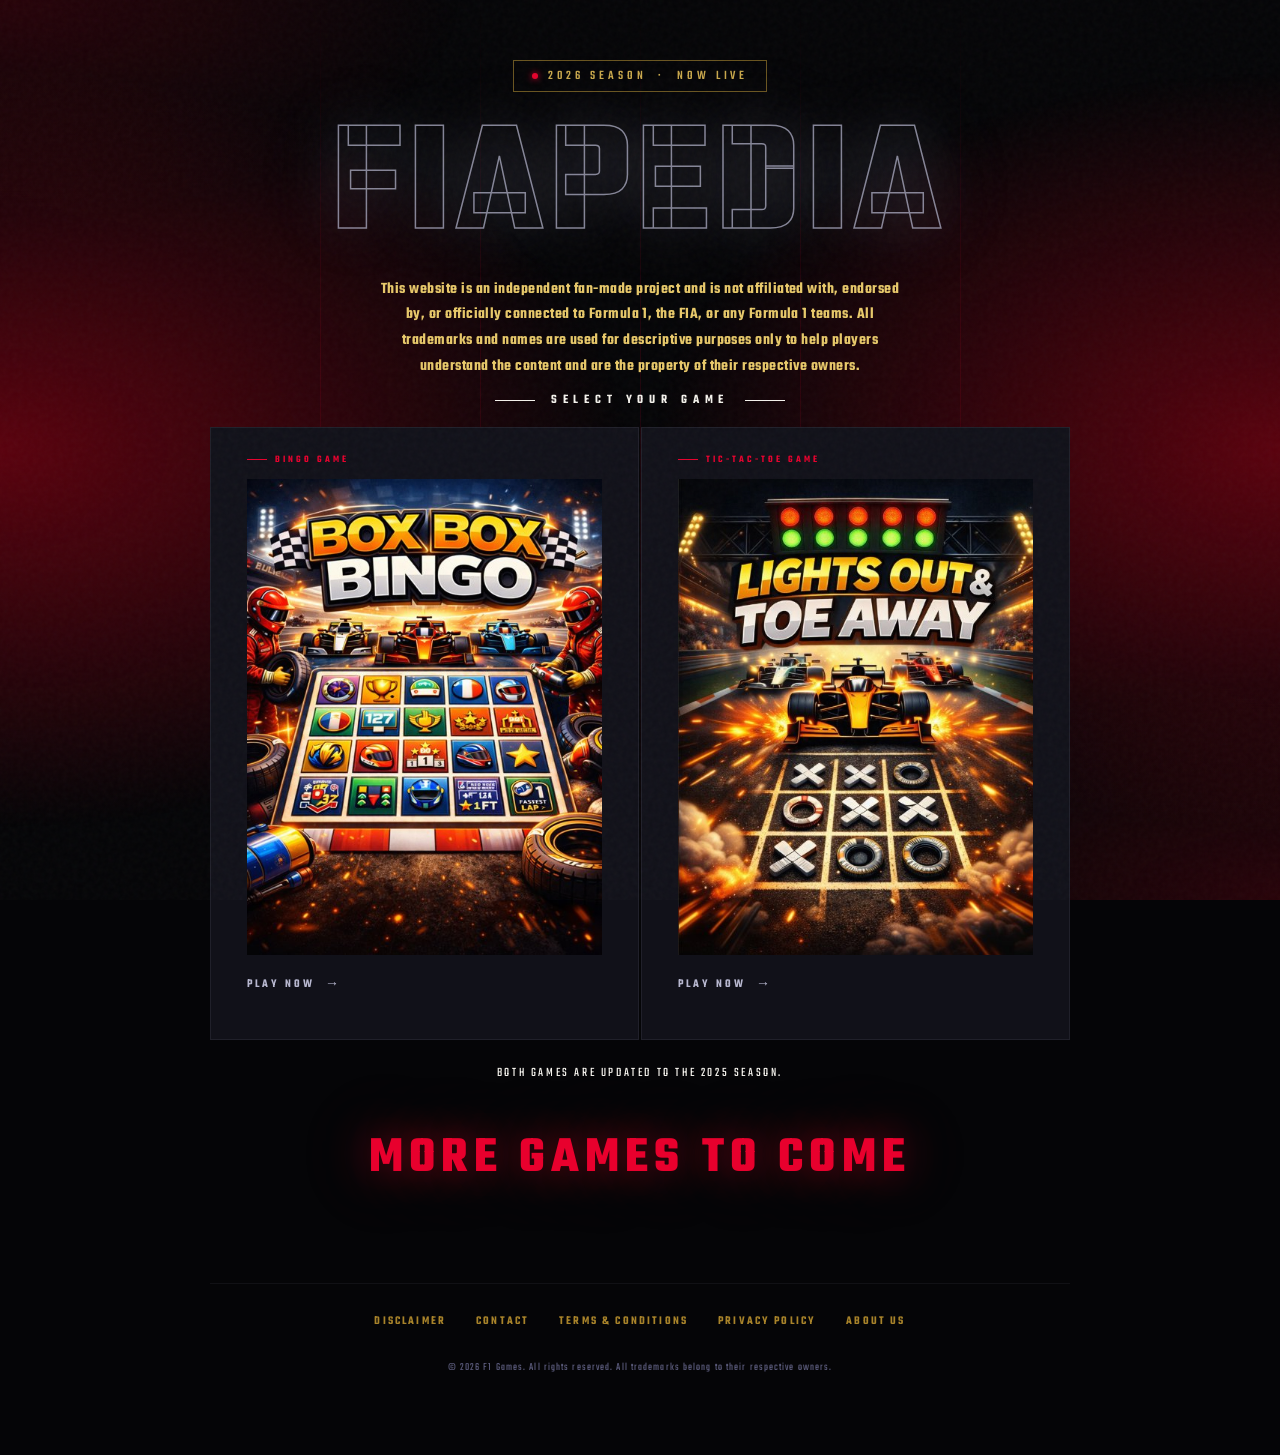
==== commit 6b5d2113: "Enhance styles for games word and more games font size Updated styles for games word and adjusted fo" ====
--- a/index.html
+++ b/index.html
@@ -174,7 +174,7 @@
     }
 
     .hero-title .f1         { color: var(--red); display: block; }
-    .hero-title .games-word { display: block; -webkit-text-stroke: 1px rgba(184,184,208,.25); color: transparent; }
+    .hero-title .games-word { display: block; -webkit-text-stroke: 1.5px rgba(184,184,208,.7); color: transparent; text-shadow: 0 0 60px rgba(184,184,208,.15), 0 0 120px rgba(184,184,208,.08); }
 
     /* Disclaimer */
     .disclaimer {
@@ -431,7 +431,7 @@
 
     /* More games */
     .more-games {
-      font-size: clamp(42px, 8vw, 96px);
+      font-size: clamp(32px, 4vw, 56px);
       font-weight: 700;
       letter-spacing: .12em;
       text-transform: uppercase;
